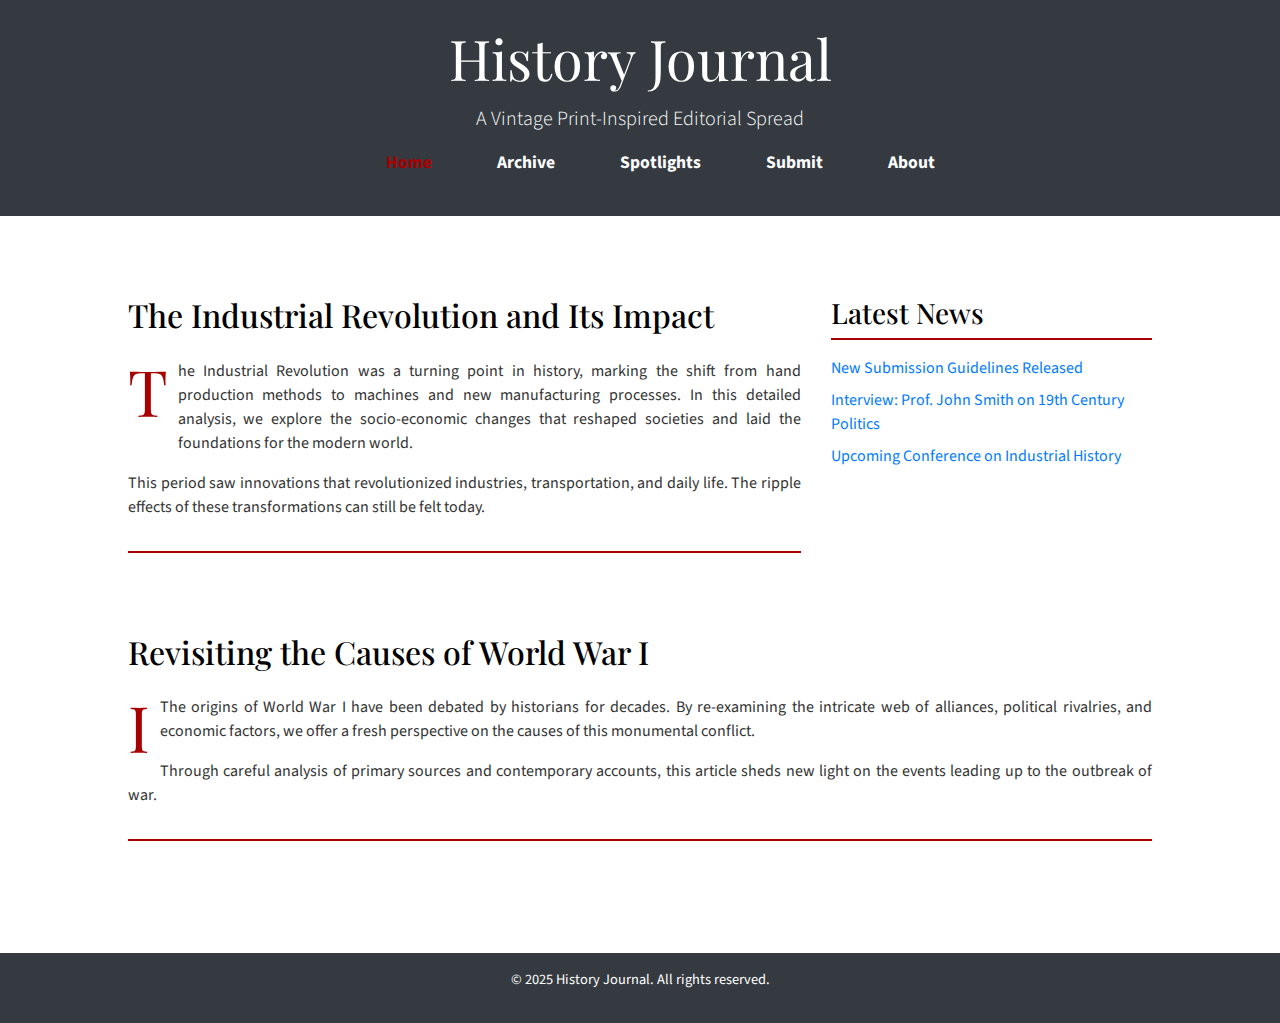
==== index.html @ 859a6456 "Add initial HTML structure and content for History Journal website" ====
<!DOCTYPE html>
<html lang="en">
<head>
  <meta charset="UTF-8" />
  <meta name="viewport" content="width=device-width, initial-scale=1.0" />
  <title>EWU - History Journal</title>
  <!-- Bootstrap CSS for grid and basic styling -->
  <link
    rel="stylesheet"
    href="https://stackpath.bootstrapcdn.com/bootstrap/4.5.2/css/bootstrap.min.css"
  >
  <!-- Google Fonts for Retro Typography -->
  <link
    href="https://fonts.googleapis.com/css2?family=Playfair+Display:wght@700&family=Source+Sans+Pro:wght@400;700&display=swap"
    rel="stylesheet"
  >
  <!-- Custom CSS for retro styling -->
  <link rel="stylesheet" href="styles/main.css" />
</head>
<body>
  <header class="py-4 text-center bg-dark text-white">
    <h1 class="display-4">History Journal</h1>
    <p class="lead">A Vintage Print-Inspired Editorial Spread</p>
    <nav>
      <ul>
        <li><a href="index.html" class="active">Home</a></li>
        <li><a href="archive.html">Archive</a></li>
        <li><a href="spotlight.html">Spotlights</a></li>
        <li><a href="submissions.html">Submit</a></li>
        <li><a href="about.html">About</a></li>
      </ul>
    </nav>
  </header>

  <main class="container my-5">
    <!-- First Section: Two-Column Layout -->
    <div class="row">
      <!-- Main Article -->
      <div class="col-md-8">
        <article>
          <h2 class="mb-4">The Industrial Revolution and Its Impact</h2>
          <p class="drop-cap">T</p>
          <p class="text-justify">
            he Industrial Revolution was a turning point in history, marking
            the shift from hand production methods to machines and new
            manufacturing processes. In this detailed analysis, we explore the
            socio-economic changes that reshaped societies and laid the
            foundations for the modern world.
          </p>
          <p class="text-justify">
            This period saw innovations that revolutionized industries,
            transportation, and daily life. The ripple effects of these
            transformations can still be felt today.
          </p>
        </article>
      </div>
      <!-- Sidebar -->
      <div class="col-md-4">
        <aside>
          <h3 class="mb-3">Latest News</h3>
          <ul class="list-unstyled">
            <li class="mb-2">
              <a href="#">New Submission Guidelines Released</a>
            </li>
            <li class="mb-2">
              <a href="#">
                Interview: Prof. John Smith on 19th Century Politics
              </a>
            </li>
            <li class="mb-2">
              <a href="#">Upcoming Conference on Industrial History</a>
            </li>
          </ul>
        </aside>
      </div>
    </div>

    <!-- Second Section: Full-Width Article -->
    <div class="row mt-5">
      <div class="col-md-12">
        <article>
          <h2 class="mb-4">Revisiting the Causes of World War I</h2>
          <p class="drop-cap">I</p>
          <p class="text-justify">
            The origins of World War I have been debated by historians for
            decades. By re-examining the intricate web of alliances, political
            rivalries, and economic factors, we offer a fresh perspective on the
            causes of this monumental conflict.
          </p>
          <p class="text-justify">
            Through careful analysis of primary sources and contemporary
            accounts, this article sheds new light on the events leading up to
            the outbreak of war.
          </p>
        </article>
      </div>
    </div>
  </main>

  <footer class="bg-dark text-white text-center py-3">
    <p>&copy; 2025 History Journal. All rights reserved.</p>
  </footer>

  <!-- Optional Bootstrap JS for interactive components -->
  <script src="https://code.jquery.com/jquery-3.5.1.slim.min.js"></script>
  <script
    src="https://cdn.jsdelivr.net/npm/bootstrap@4.5.2/dist/js/bootstrap.bundle.min.js"
  ></script>
</body>
</html>
---- styles/main.css ----
/* --- Retro / Typographic-Focused Style --- */

/* Base Typography and Color Palette */
body {
    font-family: 'Source Sans Pro', sans-serif;
    color: #333;
    background: #fff;
    margin: 0;
    padding: 0;
}

h1,
h2,
h3,
h4,
h5,
h6 {
    font-family: 'Playfair Display', serif;
    color: #000;
    margin-bottom: 0.8rem;
}

/* Container and Grid Adjustments */
.container {
    width: 85%;
    max-width: 1100px;
    margin: 0 auto;
    padding: 2rem;
}

/* Header Styling */
header {
    background: #000;
    color: #fff;
    padding: 1.5rem 0;
}

header h1 {
    text-align: center;
    font-size: 2.5rem;
    color: #fff;
}

nav ul {
    list-style: none;
    text-align: center;
    margin-top: 1rem;
}

nav ul li {
    display: inline-block;
    margin: 0 15px;
}

nav ul li a {
    color: #fff;
    text-decoration: none;
    font-weight: bold;
    font-size: 1.1rem;
    padding: 0.5rem 1rem;
}

nav ul li a.active,
nav ul li a:hover {
    color: #a80000;
    /* Bold accent color (retro red) */
}

/* Hero Section with a striking border */
.hero {
    background: #fff;
    padding: 3rem 2rem;
    margin-bottom: 3rem;
    border-bottom: 4px solid #a80000;
}

/* Featured papers with retro card styling */
.paper {
    background: #f8f8f8;
    padding: 2rem;
    border-radius: 5px;
    margin-bottom: 2rem;
    box-shadow: 0 4px 6px rgba(0, 0, 0, 0.1);
}

.paper h3 {
    font-size: 1.8rem;
    margin-bottom: 1rem;
}

.paper p {
    font-size: 1.1rem;
    margin-bottom: 0.8rem;
}

/* Archive list styling */
.archive-list li {
    background: #fff;
    margin: 1rem 0;
    padding: 1.5rem;
    border-left: 5px solid #a80000;
    border-radius: 3px;
    display: flex;
    justify-content: space-between;
    align-items: center;
}

.archive-list li a {
    color: #222;
    text-decoration: none;
    font-size: 1.2rem;
}

.archive-list li a:hover {
    text-decoration: underline;
}

.archive-list .author {
    font-style: italic;
    color: #666;
}

/* Student Spotlights */
.spotlight {
    background: #fff;
    padding: 2rem;
    margin-bottom: 2rem;
    border-top: 4px solid #a80000;
    border-radius: 5px;
    box-shadow: 0 2px 4px rgba(0, 0, 0, 0.08);
}

.spotlight h3 {
    font-size: 1.8rem;
    margin-bottom: 0.5rem;
}

.profile-pic {
    width: 150px;
    height: auto;
    border-radius: 50%;
    margin: 1rem 0;
}

/* Footer Styling */
footer {
    background: #000;
    color: #fff;
    text-align: center;
    padding: 1.5rem 0;
    margin-top: 3rem;
    font-size: 0.9rem;
}

/* Modal styling (unchanged but can be tweaked if needed) */
.modal {
    position: fixed;
    top: 0;
    left: 0;
    width: 100%;
    height: 100%;
    background: rgba(0, 0, 0, 0.5);
    display: none;
    /* Hidden by default */
    justify-content: center;
    align-items: center;
}

.modal-content {
    background: #fff;
    margin: auto;
    padding: 2rem;
    width: 80%;
    max-width: 600px;
    border-radius: 5px;
    position: relative;
}

.close {
    position: absolute;
    top: 10px;
    right: 20px;
    font-size: 28px;
    cursor: pointer;
}

/* Utility class for Animate.css animations */
.animate {
    animation-duration: 1s;
    animation-fill-mode: both;
}

/* Example margin classes */
.my-5 {
    margin-top: 3rem !important;
    margin-bottom: 3rem !important;
}

/* Article Styling with Decorative Elements */
article {
    margin-bottom: 2rem;
    padding-bottom: 1rem;
    border-bottom: 2px solid #a80000;
    /* Retro accent border */
}

/* Drop Cap Styling for a Vintage Look */
.drop-cap {
    float: left;
    font-size: 4rem;
    line-height: 1;
    margin-right: 0.15em;
    font-family: 'Playfair Display', serif;
    color: #a80000;
    /* Retro accent color */
}

/* Justified text for a formal, newspaper feel */
.text-justify {
    text-align: justify;
}

/* Sidebar (Aside) Styling */
aside h3 {
    font-family: 'Playfair Display', serif;
    border-bottom: 2px solid #a80000;
    padding-bottom: 0.5rem;
}

/* Responsive Design */
@media (max-width: 768px) {
    nav ul li {
        display: block;
        margin: 10px 0;
    }

    .featured-papers {
        flex-direction: column;
    }

    .drop-cap {
        font-size: 3rem;
    }
}
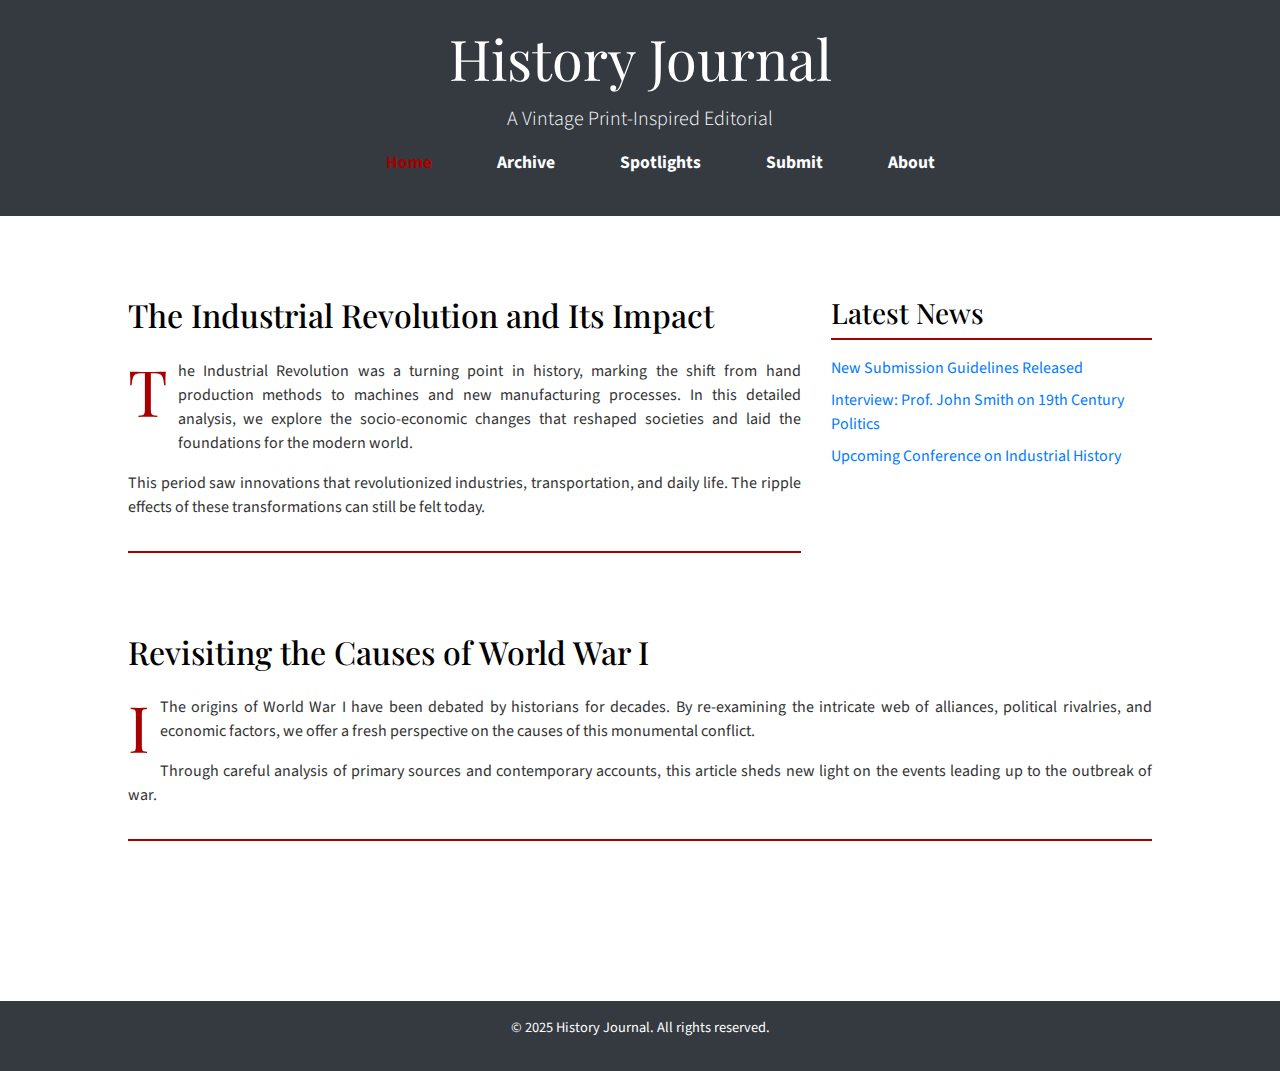
==== commit 1223aa29: "Update header subtitle for clarity in History Journal website" ====
--- a/index.html
+++ b/index.html
@@ -20,7 +20,7 @@
 <body>
   <header class="py-4 text-center bg-dark text-white">
     <h1 class="display-4">History Journal</h1>
-    <p class="lead">A Vintage Print-Inspired Editorial Spread</p>
+    <p class="lead">A Vintage Print-Inspired Editorial</p>
     <nav>
       <ul>
         <li><a href="index.html" class="active">Home</a></li>
--- a/styles/main.css
+++ b/styles/main.css
@@ -1,12 +1,20 @@
 /* --- Retro / Typographic-Focused Style --- */
 
 /* Base Typography and Color Palette */
+html, body {
+    height: 100%;
+    margin: 0;
+}
+
 body {
     font-family: 'Source Sans Pro', sans-serif;
     color: #333;
     background: #fff;
     margin: 0;
     padding: 0;
+    display: flex;
+    flex-direction: column;
+    min-height: 100vh;
 }
 
 h1,
@@ -150,6 +158,7 @@
     padding: 1.5rem 0;
     margin-top: 3rem;
     font-size: 0.9rem;
+    flex-shrink: 0;
 }
 
 /* Modal styling (unchanged but can be tweaked if needed) */
@@ -241,4 +250,9 @@
     .drop-cap {
         font-size: 3rem;
     }
+}
+
+main {
+    flex: 1 0 auto;
+    /* ...existing main styles... */
 }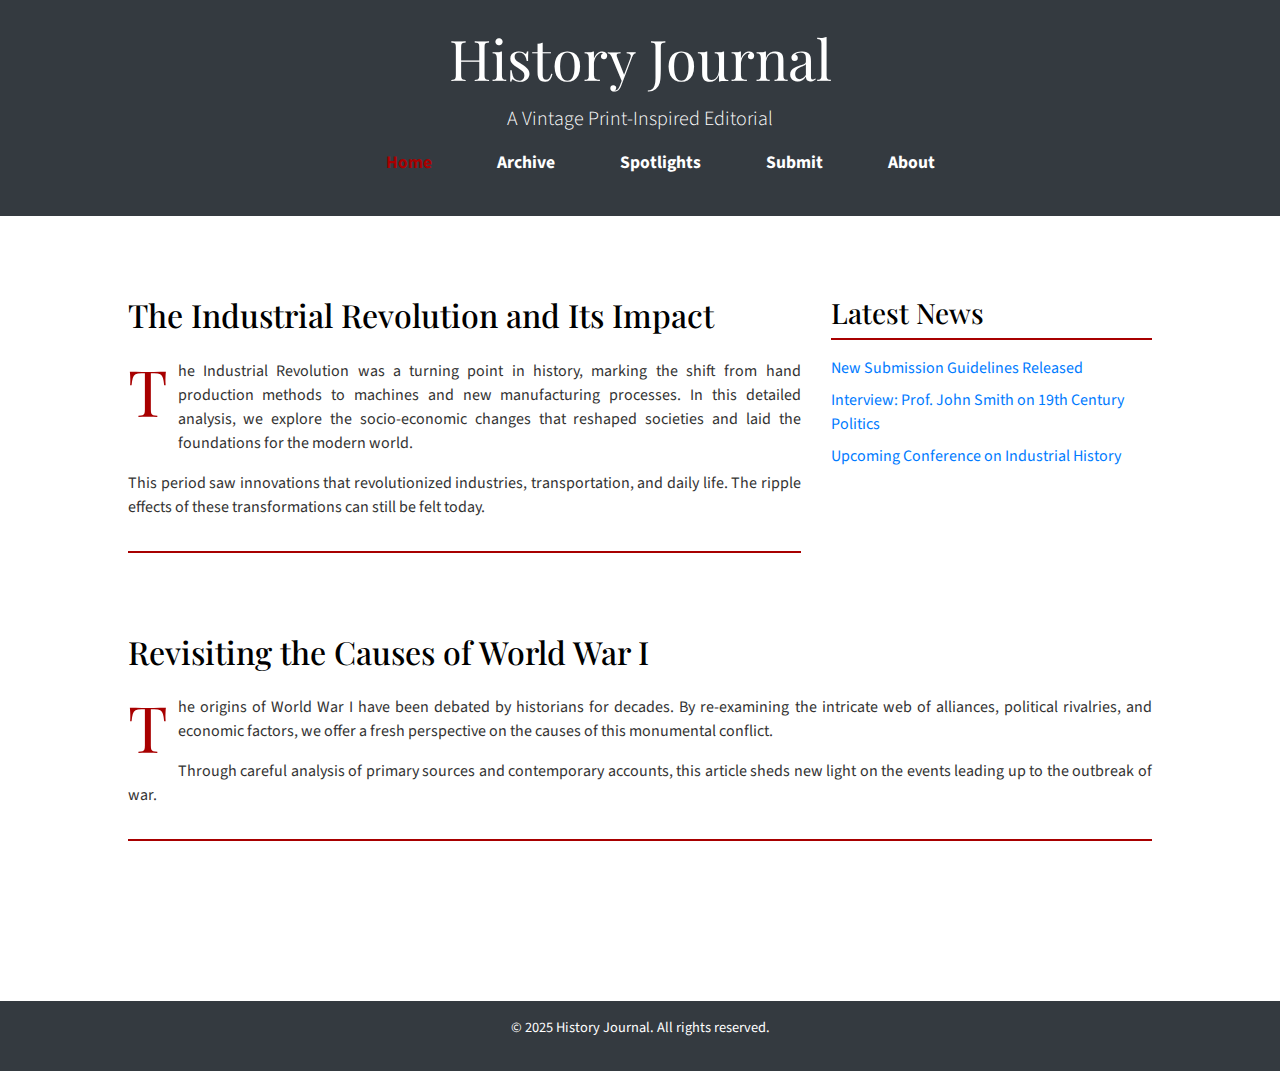
==== commit 01b62b4e: "Refactor HTML structure for improved readability and maintainability" ====
--- a/index.html
+++ b/index.html
@@ -1,110 +1,108 @@
 <!DOCTYPE html>
 <html lang="en">
-<head>
-  <meta charset="UTF-8" />
-  <meta name="viewport" content="width=device-width, initial-scale=1.0" />
-  <title>EWU - History Journal</title>
-  <!-- Bootstrap CSS for grid and basic styling -->
-  <link
-    rel="stylesheet"
-    href="https://stackpath.bootstrapcdn.com/bootstrap/4.5.2/css/bootstrap.min.css"
-  >
-  <!-- Google Fonts for Retro Typography -->
-  <link
-    href="https://fonts.googleapis.com/css2?family=Playfair+Display:wght@700&family=Source+Sans+Pro:wght@400;700&display=swap"
-    rel="stylesheet"
-  >
-  <!-- Custom CSS for retro styling -->
-  <link rel="stylesheet" href="styles/main.css" />
-</head>
-<body>
-  <header class="py-4 text-center bg-dark text-white">
-    <h1 class="display-4">History Journal</h1>
-    <p class="lead">A Vintage Print-Inspired Editorial</p>
-    <nav>
-      <ul>
-        <li><a href="index.html" class="active">Home</a></li>
-        <li><a href="archive.html">Archive</a></li>
-        <li><a href="spotlight.html">Spotlights</a></li>
-        <li><a href="submissions.html">Submit</a></li>
-        <li><a href="about.html">About</a></li>
-      </ul>
-    </nav>
-  </header>
+  <head>
+    <meta charset="UTF-8" />
+    <meta name="viewport" content="width=device-width, initial-scale=1.0" />
+    <title>EWU - History Journal</title>
+    <!-- Bootstrap CSS for grid and basic styling -->
+    <link
+      rel="stylesheet"
+      href="https://stackpath.bootstrapcdn.com/bootstrap/4.5.2/css/bootstrap.min.css"
+    />
+    <!-- Google Fonts for Retro Typography -->
+    <link
+      href="https://fonts.googleapis.com/css2?family=Playfair+Display:wght@700&family=Source+Sans+Pro:wght@400;700&display=swap"
+      rel="stylesheet"
+    />
+    <!-- Custom CSS for retro styling -->
+    <link rel="stylesheet" href="styles/main.css" />
+  </head>
+  <body>
+    <header class="py-4 text-center bg-dark text-white">
+      <h1 class="display-4">History Journal</h1>
+      <p class="lead">A Vintage Print-Inspired Editorial</p>
+      <nav>
+        <ul>
+          <li><a href="index.html" class="active">Home</a></li>
+          <li><a href="archive.html">Archive</a></li>
+          <li><a href="spotlight.html">Spotlights</a></li>
+          <li><a href="submissions.html">Submit</a></li>
+          <li><a href="about.html">About</a></li>
+        </ul>
+      </nav>
+    </header>
 
-  <main class="container my-5">
-    <!-- First Section: Two-Column Layout -->
-    <div class="row">
-      <!-- Main Article -->
-      <div class="col-md-8">
-        <article>
-          <h2 class="mb-4">The Industrial Revolution and Its Impact</h2>
-          <p class="drop-cap">T</p>
-          <p class="text-justify">
-            he Industrial Revolution was a turning point in history, marking
-            the shift from hand production methods to machines and new
-            manufacturing processes. In this detailed analysis, we explore the
-            socio-economic changes that reshaped societies and laid the
-            foundations for the modern world.
-          </p>
-          <p class="text-justify">
-            This period saw innovations that revolutionized industries,
-            transportation, and daily life. The ripple effects of these
-            transformations can still be felt today.
-          </p>
-        </article>
+    <main class="container my-5">
+      <!-- First Section: Two-Column Layout -->
+      <div class="row">
+        <!-- Main Article -->
+        <div class="col-md-8">
+          <article>
+            <h2 class="mb-4">The Industrial Revolution and Its Impact</h2>
+            <p class="drop-cap">T</p>
+            <p class="text-justify">
+              he Industrial Revolution was a turning point in history, marking
+              the shift from hand production methods to machines and new
+              manufacturing processes. In this detailed analysis, we explore the
+              socio-economic changes that reshaped societies and laid the
+              foundations for the modern world.
+            </p>
+            <p class="text-justify">
+              This period saw innovations that revolutionized industries,
+              transportation, and daily life. The ripple effects of these
+              transformations can still be felt today.
+            </p>
+          </article>
+        </div>
+        <!-- Sidebar -->
+        <div class="col-md-4">
+          <aside>
+            <h3 class="mb-3">Latest News</h3>
+            <ul class="list-unstyled">
+              <li class="mb-2">
+                <a href="#">New Submission Guidelines Released</a>
+              </li>
+              <li class="mb-2">
+                <a href="#">
+                  Interview: Prof. John Smith on 19th Century Politics
+                </a>
+              </li>
+              <li class="mb-2">
+                <a href="#">Upcoming Conference on Industrial History</a>
+              </li>
+            </ul>
+          </aside>
+        </div>
       </div>
-      <!-- Sidebar -->
-      <div class="col-md-4">
-        <aside>
-          <h3 class="mb-3">Latest News</h3>
-          <ul class="list-unstyled">
-            <li class="mb-2">
-              <a href="#">New Submission Guidelines Released</a>
-            </li>
-            <li class="mb-2">
-              <a href="#">
-                Interview: Prof. John Smith on 19th Century Politics
-              </a>
-            </li>
-            <li class="mb-2">
-              <a href="#">Upcoming Conference on Industrial History</a>
-            </li>
-          </ul>
-        </aside>
+
+      <!-- Second Section: Full-Width Article -->
+      <div class="row mt-5">
+        <div class="col-md-12">
+          <article>
+            <h2 class="mb-4">Revisiting the Causes of World War I</h2>
+            <p class="drop-cap">T</p>
+            <p class="text-justify">
+              he origins of World War I have been debated by historians for
+              decades. By re-examining the intricate web of alliances, political
+              rivalries, and economic factors, we offer a fresh perspective on
+              the causes of this monumental conflict.
+            </p>
+            <p class="text-justify">
+              Through careful analysis of primary sources and contemporary
+              accounts, this article sheds new light on the events leading up to
+              the outbreak of war.
+            </p>
+          </article>
+        </div>
       </div>
-    </div>
+    </main>
 
-    <!-- Second Section: Full-Width Article -->
-    <div class="row mt-5">
-      <div class="col-md-12">
-        <article>
-          <h2 class="mb-4">Revisiting the Causes of World War I</h2>
-          <p class="drop-cap">I</p>
-          <p class="text-justify">
-            The origins of World War I have been debated by historians for
-            decades. By re-examining the intricate web of alliances, political
-            rivalries, and economic factors, we offer a fresh perspective on the
-            causes of this monumental conflict.
-          </p>
-          <p class="text-justify">
-            Through careful analysis of primary sources and contemporary
-            accounts, this article sheds new light on the events leading up to
-            the outbreak of war.
-          </p>
-        </article>
-      </div>
-    </div>
-  </main>
+    <footer class="bg-dark text-white text-center py-3">
+      <p>&copy; 2025 History Journal. All rights reserved.</p>
+    </footer>
 
-  <footer class="bg-dark text-white text-center py-3">
-    <p>&copy; 2025 History Journal. All rights reserved.</p>
-  </footer>
-
-  <!-- Optional Bootstrap JS for interactive components -->
-  <script src="https://code.jquery.com/jquery-3.5.1.slim.min.js"></script>
-  <script
-    src="https://cdn.jsdelivr.net/npm/bootstrap@4.5.2/dist/js/bootstrap.bundle.min.js"
-  ></script>
-</body>
+    <!-- Optional Bootstrap JS for interactive components -->
+    <script src="https://code.jquery.com/jquery-3.5.1.slim.min.js"></script>
+    <script src="https://cdn.jsdelivr.net/npm/bootstrap@4.5.2/dist/js/bootstrap.bundle.min.js"></script>
+  </body>
 </html>
--- a/styles/main.css
+++ b/styles/main.css
@@ -236,6 +236,20 @@
     padding-bottom: 0.5rem;
 }
 
+/* Form Container Styling */
+.form-container {
+    background: #fff;
+    padding: 1rem;
+    border-radius: 5px;
+    box-shadow: 0 2px 4px rgba(0,0,0,0.08);
+    margin: 2rem 0;
+}
+
+.form-container iframe {
+    display: block;
+    margin: 0 auto;
+}
+
 /* Responsive Design */
 @media (max-width: 768px) {
     nav ul li {
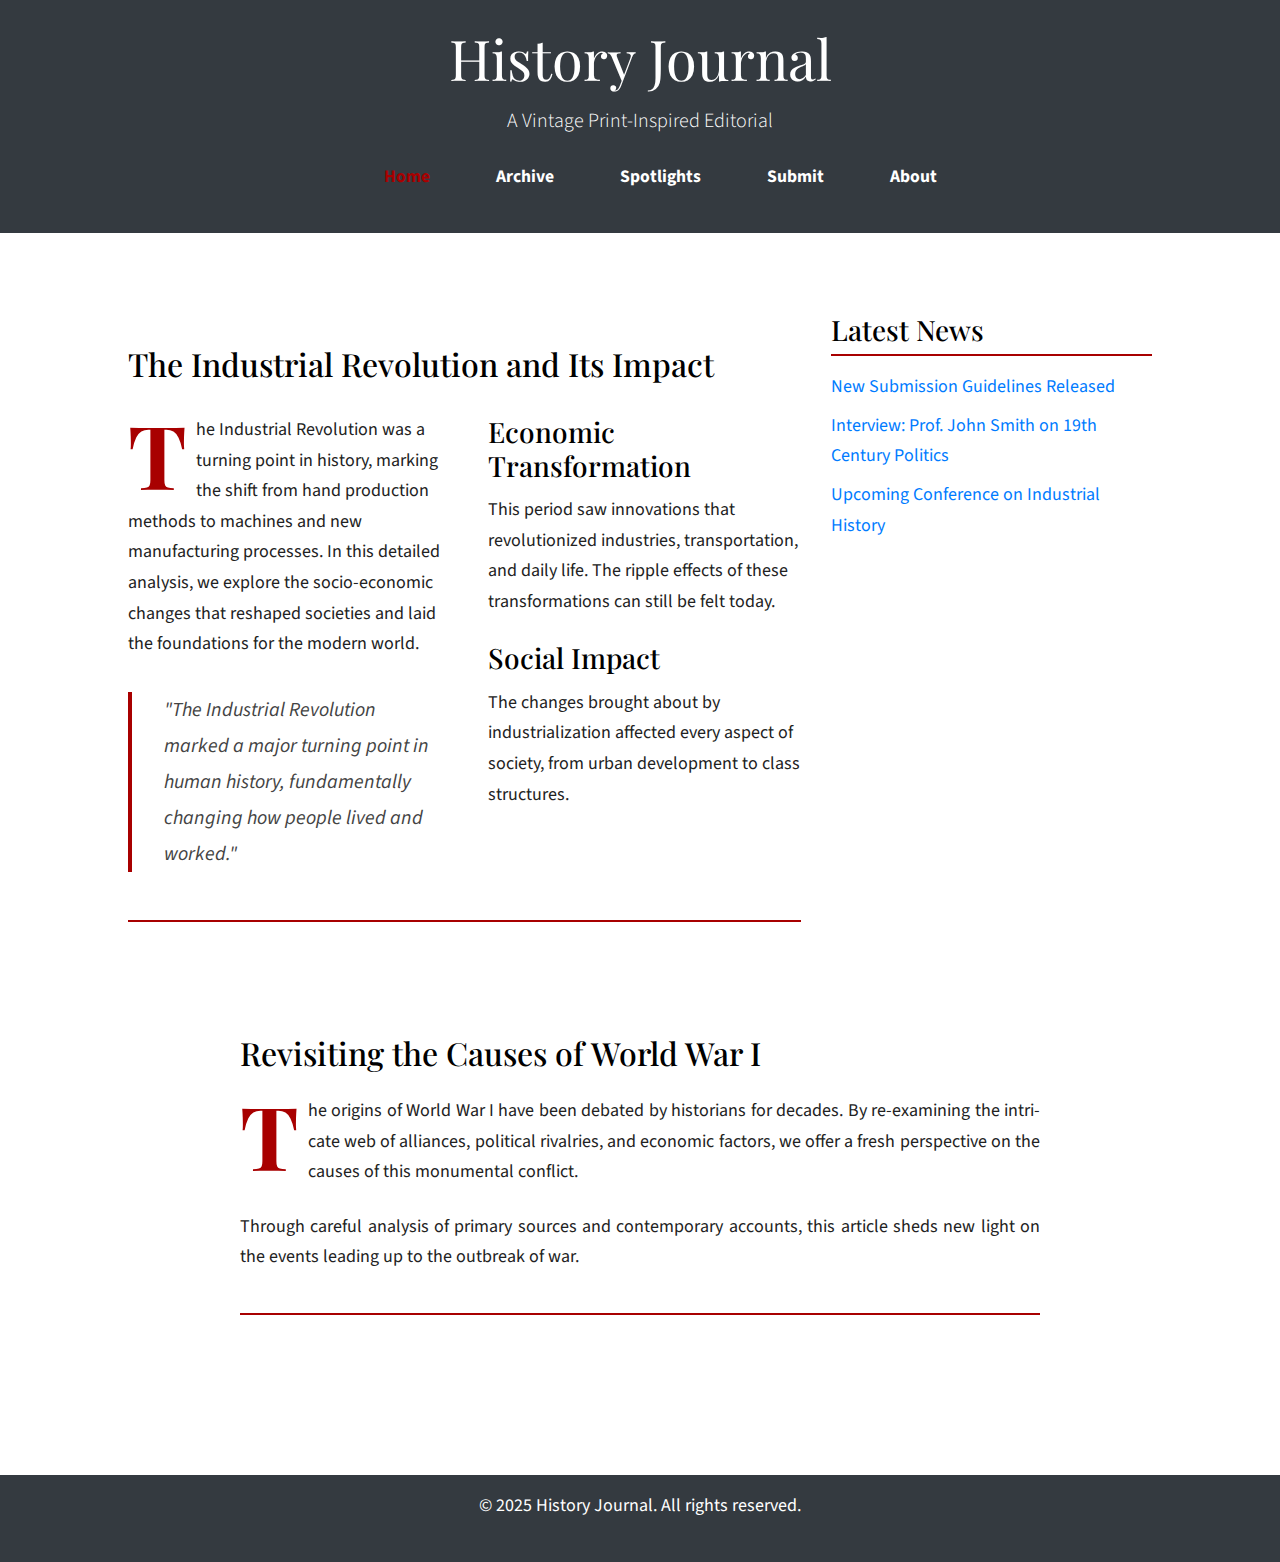
==== commit 40f230da: "Enhance article layout with two-column format, add blockquote for emphasis, and improve search funct" ====
--- a/index.html
+++ b/index.html
@@ -3,7 +3,41 @@
   <head>
     <meta charset="UTF-8" />
     <meta name="viewport" content="width=device-width, initial-scale=1.0" />
-    <title>EWU - History Journal</title>
+    <title>EWU History Journal - Student Research & Academic Papers</title>
+    <meta
+      name="description"
+      content="Eastern Washington University's History Journal showcases student research, academic papers, and historical analysis from emerging scholars."
+    />
+    <meta
+      name="keywords"
+      content="history journal, EWU, Eastern Washington University, student research, academic papers, historical analysis"
+    />
+
+    <!-- OpenGraph Tags -->
+    <meta property="og:title" content="EWU History Journal" />
+    <meta
+      property="og:description"
+      content="Showcasing historical research and academic papers from Eastern Washington University students."
+    />
+    <meta property="og:image" content="images/journal-cover.jpg" />
+    <meta
+      property="og:url"
+      content="Gallonofmilk12.github.io/HistoryJournal/"
+    />
+    <meta property="og:type" content="website" />
+
+    <!-- Twitter Card Tags -->
+    <meta name="twitter:card" content="summary_large_image" />
+    <meta name="twitter:title" content="EWU History Journal" />
+    <meta
+      name="twitter:description"
+      content="Student historical research and academic papers from EWU."
+    />
+    <meta name="twitter:image" content="images/journal-cover.jpg" />
+
+    <!-- Canonical URL -->
+    <link rel="canonical" href="Gallonofmilk12.github.io/HistoryJournal/" />
+
     <!-- Bootstrap CSS for grid and basic styling -->
     <link
       rel="stylesheet"
@@ -39,19 +73,33 @@
         <div class="col-md-8">
           <article>
             <h2 class="mb-4">The Industrial Revolution and Its Impact</h2>
-            <p class="drop-cap">T</p>
-            <p class="text-justify">
-              he Industrial Revolution was a turning point in history, marking
-              the shift from hand production methods to machines and new
-              manufacturing processes. In this detailed analysis, we explore the
-              socio-economic changes that reshaped societies and laid the
-              foundations for the modern world.
-            </p>
-            <p class="text-justify">
-              This period saw innovations that revolutionized industries,
-              transportation, and daily life. The ripple effects of these
-              transformations can still be felt today.
-            </p>
+            <div class="two-column">
+              <p class="drop-cap">
+                The Industrial Revolution was a turning point in history, marking
+                the shift from hand production methods to machines and new
+                manufacturing processes. In this detailed analysis, we explore the
+                socio-economic changes that reshaped societies and laid the
+                foundations for the modern world.
+              </p>
+              
+              <blockquote>
+                "The Industrial Revolution marked a major turning point in human
+                history, fundamentally changing how people lived and worked."
+              </blockquote>
+
+              <h3>Economic Transformation</h3>
+              <p>
+                This period saw innovations that revolutionized industries,
+                transportation, and daily life. The ripple effects of these
+                transformations can still be felt today.
+              </p>
+
+              <h3>Social Impact</h3>
+              <p>
+                The changes brought about by industrialization affected every
+                aspect of society, from urban development to class structures.
+              </p>
+            </div>
           </article>
         </div>
         <!-- Sidebar -->
--- a/styles/main.css
+++ b/styles/main.css
@@ -8,7 +8,9 @@
 
 body {
     font-family: 'Source Sans Pro', sans-serif;
-    color: #333;
+    font-size: 18px;
+    line-height: 1.7;
+    color: #222;
     background: #fff;
     margin: 0;
     padding: 0;
@@ -26,6 +28,27 @@
     font-family: 'Playfair Display', serif;
     color: #000;
     margin-bottom: 0.8rem;
+}
+
+/* Typography Enhancements */
+p {
+    margin-bottom: 1.5rem;
+    font-size: 1.125rem; /* 18px */
+}
+
+.text-justify {
+    text-align: justify;
+    hyphens: auto;
+}
+
+blockquote {
+    font-size: 1.25rem;
+    line-height: 1.8;
+    color: #444;
+    border-left: 4px solid #a80000;
+    padding-left: 2rem;
+    margin: 2rem 0;
+    font-style: italic;
 }
 
 /* Container and Grid Adjustments */
@@ -207,26 +230,37 @@
 
 /* Article Styling with Decorative Elements */
 article {
+    max-width: 800px;
+    margin: 0 auto;
+    padding: 2rem 0;
     margin-bottom: 2rem;
     padding-bottom: 1rem;
     border-bottom: 2px solid #a80000;
     /* Retro accent border */
 }
 
-/* Drop Cap Styling for a Vintage Look */
-.drop-cap {
+.two-column {
+    column-count: 2;
+    column-gap: 3rem;
+    margin: 2rem 0;
+}
+
+/* Enhanced Drop Cap */
+.drop-cap:first-letter {
     float: left;
-    font-size: 4rem;
-    line-height: 1;
-    margin-right: 0.15em;
+    font-size: 5.5rem;
+    line-height: 0.68;
     font-family: 'Playfair Display', serif;
+    font-weight: bold;
+    margin: 0.1em 0.1em 0 0;
     color: #a80000;
-    /* Retro accent color */
+    text-transform: uppercase;
 }
 
 /* Justified text for a formal, newspaper feel */
 .text-justify {
     text-align: justify;
+    hyphens: auto;
 }
 
 /* Sidebar (Aside) Styling */
@@ -266,7 +300,280 @@
     }
 }
 
+/* Enhanced Responsive Design */
+/* Tablet Breakpoint */
+@media (max-width: 992px) {
+    .container {
+        width: 95%;
+        padding: 1rem;
+    }
+
+    header h1 {
+        font-size: 2rem;
+    }
+
+    .paper h3 {
+        font-size: 1.5rem;
+    }
+
+    .drop-cap {
+        font-size: 3.5rem;
+    }
+}
+
+/* Mobile Breakpoint */
+@media (max-width: 768px) {
+    /* Typography adjustments */
+    body {
+        font-size: 16px;
+        line-height: 1.6;
+    }
+
+    header h1 {
+        font-size: 1.8rem;
+    }
+
+    /* Navigation adjustments */
+    nav ul {
+        padding: 0;
+    }
+
+    nav ul li {
+        display: block;
+        margin: 0.5rem 0;
+    }
+
+    nav ul li a {
+        display: block;
+        padding: 0.8rem;
+        background: rgba(255, 255, 255, 0.1);
+        border-radius: 4px;
+    }
+
+    /* Content adjustments */
+    .container {
+        width: 100%;
+        padding: 1rem;
+    }
+
+    .paper {
+        padding: 1rem;
+    }
+
+    .archive-list li {
+        flex-direction: column;
+        align-items: flex-start;
+    }
+
+    .archive-list .author {
+        margin-top: 0.5rem;
+    }
+
+    /* Form adjustments */
+    .form-container {
+        padding: 0.5rem;
+    }
+
+    input[type="text"],
+    input[type="email"] {
+        width: 100%;
+        margin-bottom: 1rem;
+    }
+
+    /* Image handling */
+    .profile-pic {
+        width: 120px;
+    }
+
+    /* Modal adjustments */
+    .modal-content {
+        width: 95%;
+        margin: 1rem;
+        padding: 1rem;
+    }
+
+    /* Drop cap adjustment */
+    .drop-cap:first-letter {
+        font-size: 4rem;
+    }
+
+    /* Larger Touch Targets */
+    nav ul li a,
+    .btn,
+    button {
+        padding: 0.75rem 1.25rem;
+        min-height: 44px;
+        min-width: 44px;
+        display: inline-flex;
+        align-items: center;
+        justify-content: center;
+    }
+
+    /* Improved Spacing */
+    h1, h2, h3, h4, h5, h6 {
+        margin: 2rem 0 1rem;
+    }
+
+    blockquote {
+        margin: 1.5rem 0;
+        padding-left: 1rem;
+    }
+}
+
+/* Small Mobile Breakpoint */
+@media (max-width: 480px) {
+    header h1 {
+        font-size: 1.5rem;
+    }
+
+    .paper h3 {
+        font-size: 1.2rem;
+    }
+
+    .spotlight {
+        padding: 1rem;
+    }
+
+    .profile-pic {
+        width: 100px;
+    }
+}
+
+/* Print Styles */
+@media print {
+    body {
+        font-size: 12pt;
+        color: #000;
+        background: #fff;
+    }
+
+    header, footer, nav, .modal {
+        display: none;
+    }
+
+    a {
+        text-decoration: none;
+        color: #000;
+    }
+
+    article {
+        page-break-inside: avoid;
+    }
+}
+
 main {
     flex: 1 0 auto;
     /* ...existing main styles... */
+}
+
+/* Back to Top Button */
+#backToTop {
+    position: fixed;
+    bottom: 20px;
+    right: 20px;
+    display: none;
+    background: #a80000;
+    color: white;
+    padding: 10px;
+    border: none;
+    cursor: pointer;
+    border-radius: 5px;
+}
+
+/* Dark Mode Styles */
+body.dark-mode {
+    background-color: #1e1e1e;
+    color: #f0f0f0;
+}
+
+body.dark-mode header {
+    background: #000;
+}
+
+body.dark-mode .paper,
+body.dark-mode .spotlight {
+    background: #2d2d2d;
+    box-shadow: 0 2px 4px rgba(0,0,0,0.2);
+}
+
+body.dark-mode a {
+    color: #bb86fc;
+}
+
+/* Dark Mode Toggle */
+.dark-mode-toggle {
+    position: fixed;
+    top: 20px;
+    right: 20px;
+    padding: 10px;
+    border-radius: 50%;
+    border: none;
+    background: transparent;
+    font-size: 1.5rem;
+    cursor: pointer;
+    z-index: 1000;
+}
+
+/* Pagination Styles */
+.pagination {
+    display: flex;
+    justify-content: center;
+    align-items: center;
+    gap: 1rem;
+    margin: 2rem 0;
+}
+
+.page-btn {
+    padding: 0.5rem 1rem;
+    border: 2px solid #a80000;
+    background: transparent;
+    color: #a80000;
+    cursor: pointer;
+    border-radius: 4px;
+    min-width: 100px;
+}
+
+.page-btn:hover {
+    background: #a80000;
+    color: white;
+}
+
+/* Filter Sidebar */
+.filter-sidebar {
+    background: #f5f5f5;
+    padding: 1.5rem;
+    border-radius: 5px;
+    margin-bottom: 2rem;
+}
+
+.filter-group {
+    margin-bottom: 1.5rem;
+}
+
+.filter-group label {
+    display: block;
+    margin: 0.5rem 0;
+    cursor: pointer;
+}
+
+.filter-group input[type="checkbox"] {
+    margin-right: 0.5rem;
+}
+
+/* Dark Mode Filter Sidebar */
+body.dark-mode .filter-sidebar {
+    background: #2d2d2d;
+}
+
+/* Responsive Adjustments */
+@media (max-width: 768px) {
+    .filter-sidebar {
+        margin: 1rem 0;
+        padding: 1rem;
+    }
+    
+    .page-btn {
+        min-width: 80px;
+        font-size: 0.9rem;
+    }
 }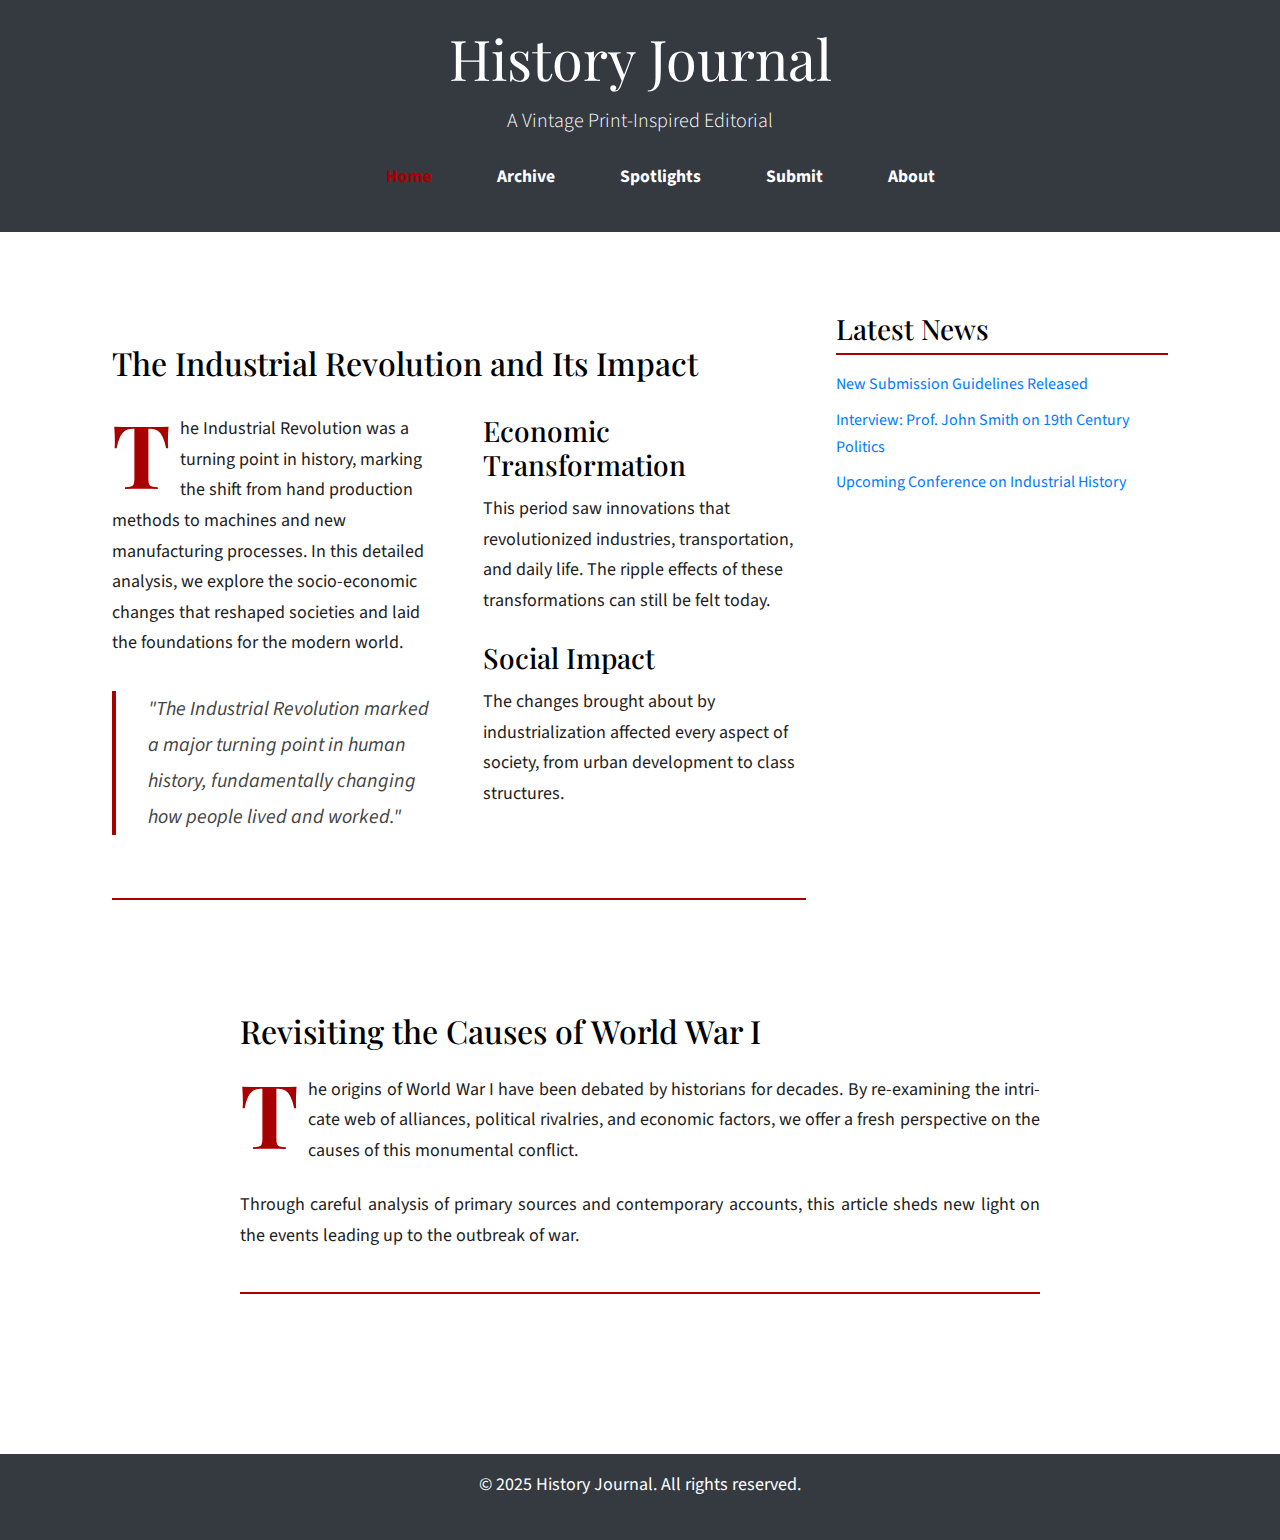
==== commit 471c1957: "Enhance accessibility and responsiveness by adding ARIA roles, improving image responsiveness, and a" ====
--- a/index.html
+++ b/index.html
@@ -36,7 +36,7 @@
     <meta name="twitter:image" content="images/journal-cover.jpg" />
 
     <!-- Canonical URL -->
-    <link rel="canonical" href="Gallonofmilk12.github.io/HistoryJournal/" />
+    <link rel="canonical" href="https://Gallonofmilk12.github.io/HistoryJournal/" />
 
     <!-- Bootstrap CSS for grid and basic styling -->
     <link
@@ -50,12 +50,16 @@
     />
     <!-- Custom CSS for retro styling -->
     <link rel="stylesheet" href="styles/main.css" />
+
+    <!-- Note: In production, minify CSS and JS files using build tools -->
+    <meta http-equiv="X-UA-Compatible" content="IE=edge" />
+    <!-- Consider including ES6/polyfill scripts for older browsers if necessary -->
   </head>
   <body>
-    <header class="py-4 text-center bg-dark text-white">
+    <header class="py-4 text-center bg-dark text-white" role="banner">
       <h1 class="display-4">History Journal</h1>
       <p class="lead">A Vintage Print-Inspired Editorial</p>
-      <nav>
+      <nav role="navigation">
         <ul>
           <li><a href="index.html" class="active">Home</a></li>
           <li><a href="archive.html">Archive</a></li>
@@ -66,7 +70,7 @@
       </nav>
     </header>
 
-    <main class="container my-5">
+    <main class="container my-5" role="main">
       <!-- First Section: Two-Column Layout -->
       <div class="row">
         <!-- Main Article -->
@@ -142,15 +146,21 @@
             </p>
           </article>
         </div>
-      </div>
-    </main>
+      </div> <!-- <<-- Added missing closing </div> for the second row -->
+    </main> <!-- <<-- Added closing </main> tag -->
 
-    <footer class="bg-dark text-white text-center py-3">
+    <footer class="bg-dark text-white text-center py-3" role="contentinfo">
       <p>&copy; 2025 History Journal. All rights reserved.</p>
     </footer>
 
     <!-- Optional Bootstrap JS for interactive components -->
     <script src="https://code.jquery.com/jquery-3.5.1.slim.min.js"></script>
     <script src="https://cdn.jsdelivr.net/npm/bootstrap@4.5.2/dist/js/bootstrap.bundle.min.js"></script>
+
+    <!-- 
+      For performance improvements, ensure that any <img> tags include loading="lazy".
+      For example:
+      <img src="images/example.jpg" alt="Example" loading="lazy" />
+    -->
   </body>
 </html>
--- a/styles/main.css
+++ b/styles/main.css
@@ -8,12 +8,15 @@
 
 body {
     font-family: 'Source Sans Pro', sans-serif;
-    font-size: 18px;
+    font-size: 1rem; /* Base font size; adjust with rem in media queries */
     line-height: 1.7;
     color: #222;
     background: #fff;
     margin: 0;
     padding: 0;
+    /* Added vendor prefixes for flex display */
+    display: -webkit-box;
+    display: -ms-flexbox;
     display: flex;
     flex-direction: column;
     min-height: 100vh;
@@ -53,8 +56,8 @@
 
 /* Container and Grid Adjustments */
 .container {
-    width: 85%;
-    max-width: 1100px;
+    width: 90%;
+    max-width: 70rem; /* 70rem is roughly equivalent to 1120px (if 1rem = 16px) */
     margin: 0 auto;
     padding: 2rem;
 }
@@ -194,7 +197,12 @@
     background: rgba(0, 0, 0, 0.5);
     display: none;
     /* Hidden by default */
+    /* Added vendor prefixes for centering modal content */
+    -webkit-box-pack: center;
+    -ms-flex-pack: center;
     justify-content: center;
+    -webkit-box-align: center;
+    -ms-flex-align: center;
     align-items: center;
 }
 
@@ -305,7 +313,7 @@
 @media (max-width: 992px) {
     .container {
         width: 95%;
-        padding: 1rem;
+        padding: 1.5rem;
     }
 
     header h1 {
@@ -325,7 +333,7 @@
 @media (max-width: 768px) {
     /* Typography adjustments */
     body {
-        font-size: 16px;
+        font-size: 0.9rem;
         line-height: 1.6;
     }
 
@@ -345,7 +353,7 @@
 
     nav ul li a {
         display: block;
-        padding: 0.8rem;
+        padding: 0.7rem;
         background: rgba(255, 255, 255, 0.1);
         border-radius: 4px;
     }
@@ -436,6 +444,27 @@
 
     .profile-pic {
         width: 100px;
+    }
+
+    body {
+        font-size: 1.1rem; /* Increased base font size */
+        line-height: 1.8;
+    }
+    
+    p {
+        margin-bottom: 1.75rem; /* Extra bottom margin */
+    }
+    
+    header, footer {
+        padding: 1.5rem 1rem; /* Adjust header/footer padding */
+    }
+    
+    .container {
+        padding: 1.5rem; /* Extra container padding */
+    }
+    
+    h1, h2, h3, h4, h5, h6 {
+        margin-bottom: 1rem; /* Increased heading spacing */
     }
 }
 
@@ -565,6 +594,17 @@
     background: #2d2d2d;
 }
 
+/* Smooth transitions for interactive elements */
+button, .page-btn, #backToTop, .dark-mode-toggle {
+    transition: background 0.3s ease, color 0.3s ease, border 0.3s ease;
+}
+
+/* Responsive Images */
+img {
+    max-width: 100%;
+    height: auto;
+}
+
 /* Responsive Adjustments */
 @media (max-width: 768px) {
     .filter-sidebar {
